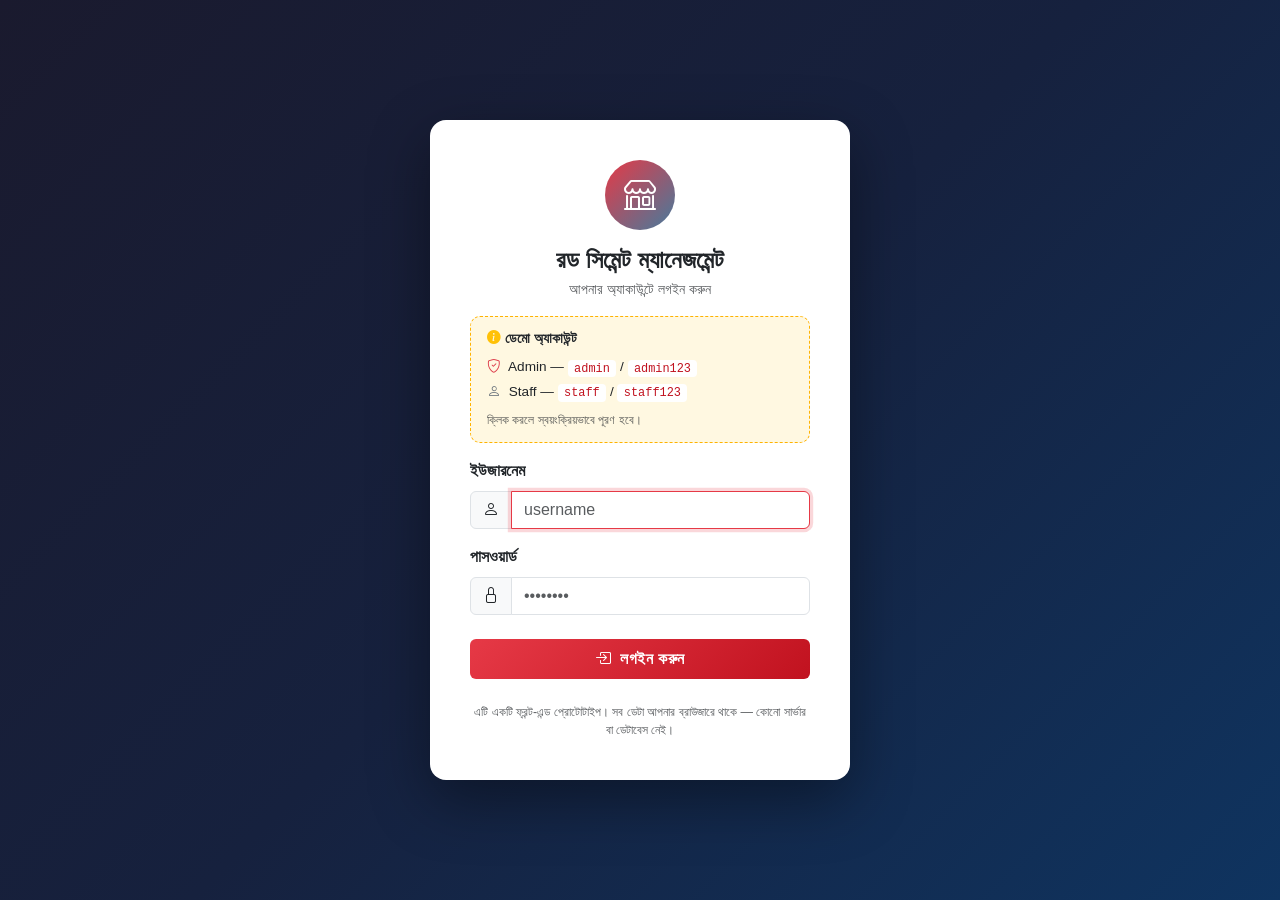
==== demo/index.html @ 427e1bb6 "Add static front-end demo for GitHub Pages (phase 1) The PHP app needs a server and MySQL, so the in" ====
<!DOCTYPE html>
<html lang="bn">
<head>
    <meta charset="UTF-8">
    <meta name="viewport" content="width=device-width, initial-scale=1">
    <title>Login — রড সিমেন্ট ম্যানেজমেন্ট</title>
    <meta name="description" content="Rod &amp; Cement Shop Management System — front-end demo. No server, no database.">
    <link rel="icon" href="favicon.svg" type="image/svg+xml">
    <link href="https://cdn.jsdelivr.net/npm/bootstrap@5.3.3/dist/css/bootstrap.min.css" rel="stylesheet">
    <link href="https://cdn.jsdelivr.net/npm/bootstrap-icons@1.11.3/font/bootstrap-icons.css" rel="stylesheet">
    <style>
        body {
            background: linear-gradient(135deg, #1a1a2e 0%, #16213e 50%, #0f3460 100%);
            min-height: 100vh;
            display: flex;
            align-items: center;
            justify-content: center;
            font-family: 'Segoe UI', sans-serif;
            padding: 1rem;
        }
        .login-card {
            background: #fff;
            border-radius: 16px;
            box-shadow: 0 20px 60px rgba(0,0,0,0.4);
            padding: 2.5rem;
            width: 100%;
            max-width: 420px;
        }
        .brand-icon {
            width: 70px;
            height: 70px;
            background: linear-gradient(135deg, #e63946, #457b9d);
            border-radius: 50%;
            display: flex;
            align-items: center;
            justify-content: center;
            margin: 0 auto 1rem;
            font-size: 2rem;
            color: #fff;
        }
        .btn-login {
            background: linear-gradient(135deg, #e63946, #c1121f);
            border: none;
            color: #fff;
            font-weight: 600;
            letter-spacing: .5px;
        }
        .btn-login:hover { opacity: .9; color: #fff; }
        .form-control:focus { border-color: #e63946; box-shadow: 0 0 0 .2rem rgba(230,57,70,.2); }
        .demo-hint {
            background: #fff8e1;
            border: 1px dashed #ffb300;
            border-radius: 10px;
            padding: .75rem 1rem;
            font-size: .85rem;
        }
        .demo-hint code {
            background: #fff;
            padding: .1rem .4rem;
            border-radius: 4px;
            color: #c1121f;
        }
        .cred-btn {
            cursor: pointer;
            border: none;
            background: none;
            padding: 0;
            font: inherit;
            color: inherit;
            text-align: left;
        }
    </style>
</head>
<body>

<div class="login-card">
    <div class="brand-icon"><i class="bi bi-shop"></i></div>
    <h4 class="text-center fw-bold mb-1">রড সিমেন্ট ম্যানেজমেন্ট</h4>
    <p class="text-center text-muted small mb-3">আপনার অ্যাকাউন্টে লগইন করুন</p>

    <div class="demo-hint mb-3">
        <div class="fw-semibold mb-2">
            <i class="bi bi-info-circle-fill text-warning me-1"></i>ডেমো অ্যাকাউন্ট
        </div>
        <button class="cred-btn d-block mb-1" data-user="admin" data-pass="admin123">
            <i class="bi bi-shield-check text-danger me-1"></i>
            Admin — <code>admin</code> / <code>admin123</code>
        </button>
        <button class="cred-btn d-block" data-user="staff" data-pass="staff123">
            <i class="bi bi-person text-secondary me-1"></i>
            Staff — <code>staff</code> / <code>staff123</code>
        </button>
        <div class="text-muted mt-2" style="font-size:.78rem">
            ক্লিক করলে স্বয়ংক্রিয়ভাবে পূরণ হবে।
        </div>
    </div>

    <div id="loginError" class="alert alert-danger py-2 d-none">
        <i class="bi bi-exclamation-triangle-fill me-1"></i><span></span>
    </div>

    <form id="loginForm" novalidate>
        <div class="mb-3">
            <label class="form-label fw-semibold">ইউজারনেম</label>
            <div class="input-group">
                <span class="input-group-text"><i class="bi bi-person"></i></span>
                <input type="text" id="username" class="form-control"
                       placeholder="username" required autofocus autocomplete="username">
            </div>
        </div>
        <div class="mb-4">
            <label class="form-label fw-semibold">পাসওয়ার্ড</label>
            <div class="input-group">
                <span class="input-group-text"><i class="bi bi-lock"></i></span>
                <input type="password" id="password" class="form-control"
                       placeholder="••••••••" required autocomplete="current-password">
            </div>
        </div>
        <button type="submit" class="btn btn-login w-100 py-2">
            <i class="bi bi-box-arrow-in-right me-1"></i> লগইন করুন
        </button>
    </form>

    <p class="text-center text-muted mt-4 mb-0" style="font-size:.78rem">
        এটি একটি ফ্রন্ট-এন্ড প্রোটোটাইপ। সব ডেটা আপনার ব্রাউজারে থাকে —
        কোনো সার্ভার বা ডেটাবেস নেই।
    </p>
</div>

<script src="https://cdn.jsdelivr.net/npm/bootstrap@5.3.3/dist/js/bootstrap.bundle.min.js"></script>
<script src="assets/js/demo/seed.js"></script>
<script src="assets/js/demo/db.js"></script>
<script src="assets/js/demo/auth.js"></script>
<script>
DemoDB.init();

if (DemoAuth.isLoggedIn()) {
    window.location.replace('dashboard.html');
}

document.querySelectorAll('.cred-btn').forEach(btn => {
    btn.addEventListener('click', () => {
        document.getElementById('username').value = btn.dataset.user;
        document.getElementById('password').value = btn.dataset.pass;
    });
});

document.getElementById('loginForm').addEventListener('submit', e => {
    e.preventDefault();

    const box  = document.getElementById('loginError');
    const user = document.getElementById('username').value;
    const pass = document.getElementById('password').value;

    if (!user.trim() || !pass) {
        return showError('ইউজারনেম ও পাসওয়ার্ড দিন।');
    }

    const res = DemoAuth.login(user, pass);
    if (res.success) {
        window.location.href = 'dashboard.html';
    } else {
        showError(res.message);
    }

    function showError(msg) {
        box.querySelector('span').textContent = msg;
        box.classList.remove('d-none');
    }
});
</script>
</body>
</html>
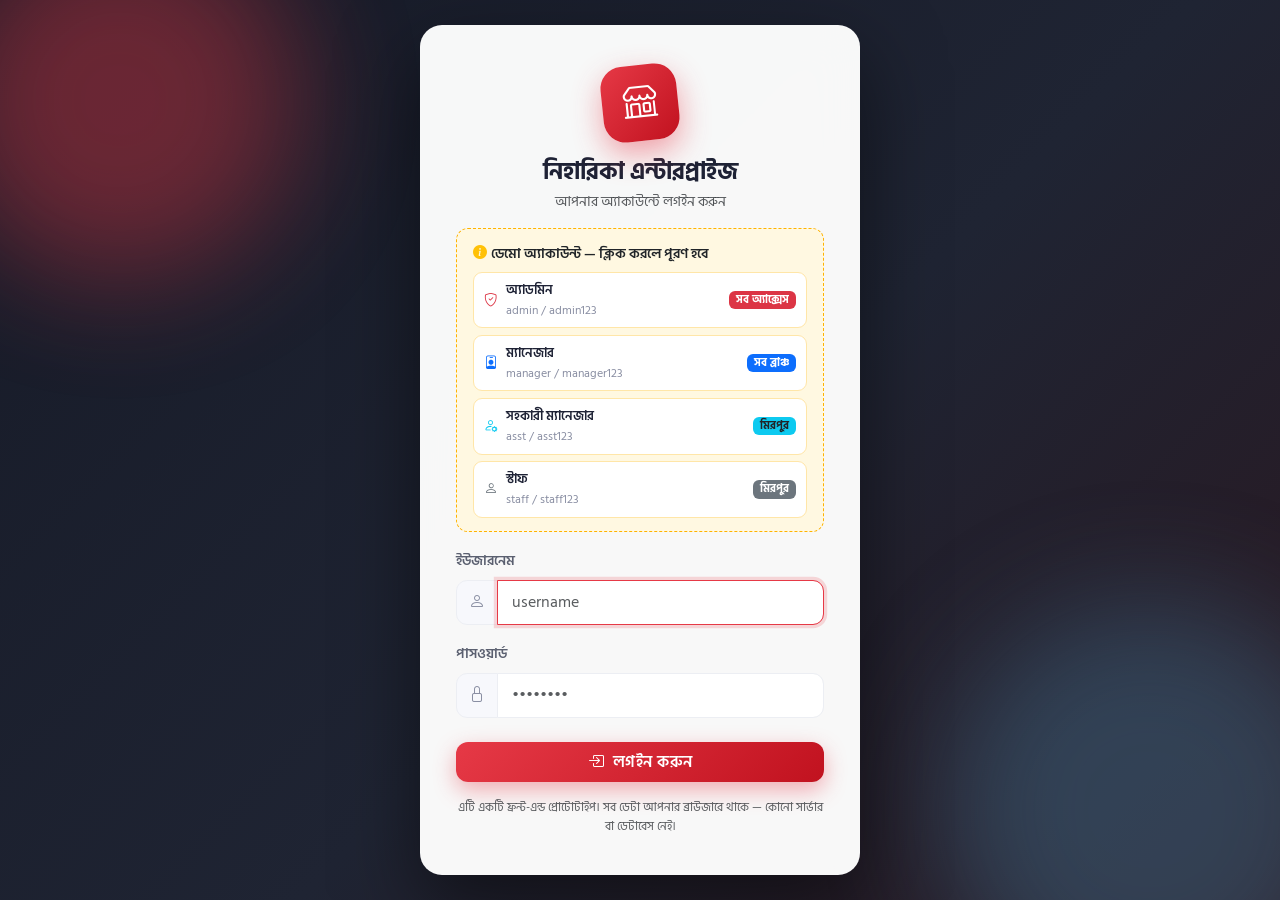
==== commit 6a154d32: "Rebuild the demo foundation against main (phase 1) Replaces the demo that was built from a May snaps" ====
--- a/demo/index.html
+++ b/demo/index.html
@@ -3,96 +3,111 @@
 <head>
     <meta charset="UTF-8">
     <meta name="viewport" content="width=device-width, initial-scale=1">
-    <title>Login — রড সিমেন্ট ম্যানেজমেন্ট</title>
-    <meta name="description" content="Rod &amp; Cement Shop Management System — front-end demo. No server, no database.">
+    <title>Login — নিহারিকা এন্টারপ্রাইজ</title>
+    <meta name="description" content="Multi-branch shop management system — front-end demo. No server, no database.">
     <link rel="icon" href="favicon.svg" type="image/svg+xml">
+    <link rel="preconnect" href="https://fonts.googleapis.com">
+    <link rel="preconnect" href="https://fonts.gstatic.com" crossorigin>
+    <link href="https://fonts.googleapis.com/css2?family=Hind+Siliguri:wght@300;400;500;600;700&display=swap" rel="stylesheet">
     <link href="https://cdn.jsdelivr.net/npm/bootstrap@5.3.3/dist/css/bootstrap.min.css" rel="stylesheet">
     <link href="https://cdn.jsdelivr.net/npm/bootstrap-icons@1.11.3/font/bootstrap-icons.css" rel="stylesheet">
     <style>
+        :root { --brand:#e63946; --brand-dark:#c1121f; }
+        * { font-family: 'Hind Siliguri','Segoe UI',sans-serif; }
         body {
-            background: linear-gradient(135deg, #1a1a2e 0%, #16213e 50%, #0f3460 100%);
+            background: linear-gradient(135deg, #161a27 0%, #1f2433 55%, #2a1820 100%);
             min-height: 100vh;
-            display: flex;
-            align-items: center;
-            justify-content: center;
-            font-family: 'Segoe UI', sans-serif;
-            padding: 1rem;
+            display: flex; align-items: center; justify-content: center;
+            position: relative; overflow-x: hidden; padding: 1.5rem 1rem;
         }
+        body::before, body::after {
+            content: ''; position: fixed; border-radius: 50%; filter: blur(60px); opacity: .4;
+            animation: float 14s ease-in-out infinite;
+        }
+        body::before { width: 360px; height: 360px; background: #e63946; top: -80px; left: -60px; }
+        body::after  { width: 420px; height: 420px; background: #457b9d; bottom: -120px; right: -80px; animation-delay: -7s; }
+        @keyframes float { 0%,100% { transform: translate(0,0) scale(1); } 50% { transform: translate(30px,-30px) scale(1.1); } }
+
         .login-card {
-            background: #fff;
-            border-radius: 16px;
-            box-shadow: 0 20px 60px rgba(0,0,0,0.4);
-            padding: 2.5rem;
-            width: 100%;
-            max-width: 420px;
+            position: relative; z-index: 1;
+            background: rgba(255,255,255,.97);
+            backdrop-filter: blur(20px);
+            border-radius: 22px;
+            box-shadow: 0 30px 80px rgba(0,0,0,0.5);
+            padding: 2.5rem 2.25rem;
+            width: 100%; max-width: 440px;
+            animation: cardIn .55s cubic-bezier(.2,.8,.2,1) both;
         }
+        @keyframes cardIn { from { opacity: 0; transform: translateY(24px) scale(.97); } to { opacity: 1; transform: none; } }
+
         .brand-icon {
-            width: 70px;
-            height: 70px;
-            background: linear-gradient(135deg, #e63946, #457b9d);
-            border-radius: 50%;
-            display: flex;
-            align-items: center;
-            justify-content: center;
-            margin: 0 auto 1rem;
-            font-size: 2rem;
-            color: #fff;
+            width: 76px; height: 76px;
+            background: linear-gradient(135deg, #e63946, #c1121f);
+            border-radius: 22px;
+            display: flex; align-items: center; justify-content: center;
+            margin: 0 auto 1.1rem; font-size: 2.1rem; color: #fff;
+            box-shadow: 0 12px 30px rgba(230,57,70,.45);
+            transform: rotate(-6deg);
         }
+        .login-card h4 { color: #1e2235; }
+        .form-label { font-weight: 600; color: #5b6070; font-size: .9rem; }
+        .form-control { border-radius: 11px; padding: .6rem .85rem; border-color: #eceef3; }
+        .form-control:focus { border-color: #e63946; box-shadow: 0 0 0 .2rem rgba(230,57,70,.18); }
+        .input-group-text { border-radius: 11px; background: #f7f8fc; border-color: #eceef3; color: #8a8fa3; }
         .btn-login {
             background: linear-gradient(135deg, #e63946, #c1121f);
-            border: none;
-            color: #fff;
-            font-weight: 600;
-            letter-spacing: .5px;
+            border: none; color: #fff; font-weight: 600; letter-spacing: .5px;
+            border-radius: 12px; box-shadow: 0 8px 22px rgba(230,57,70,.4);
+            transition: .2s;
         }
-        .btn-login:hover { opacity: .9; color: #fff; }
-        .form-control:focus { border-color: #e63946; box-shadow: 0 0 0 .2rem rgba(230,57,70,.2); }
-        .demo-hint {
-            background: #fff8e1;
-            border: 1px dashed #ffb300;
-            border-radius: 10px;
-            padding: .75rem 1rem;
-            font-size: .85rem;
+        .btn-login:hover { color: #fff; transform: translateY(-2px); box-shadow: 0 12px 30px rgba(230,57,70,.5); filter: brightness(1.05); }
+        .alert { border: none; border-radius: 11px; border-left: 4px solid #e63946; background: #fdecee; color: #a01622; }
+
+        .demo-accounts { background:#fff8e1; border:1px dashed #ffb300; border-radius:12px; padding:.85rem 1rem; }
+        .acct {
+            display:flex; align-items:center; gap:.6rem; width:100%;
+            background:#fff; border:1px solid #ffe6a8; border-radius:9px;
+            padding:.45rem .6rem; margin-bottom:.4rem; cursor:pointer;
+            font-size:.84rem; text-align:left; transition:.15s;
         }
-        .demo-hint code {
-            background: #fff;
-            padding: .1rem .4rem;
-            border-radius: 4px;
-            color: #c1121f;
-        }
-        .cred-btn {
-            cursor: pointer;
-            border: none;
-            background: none;
-            padding: 0;
-            font: inherit;
-            color: inherit;
-            text-align: left;
-        }
+        .acct:hover { border-color:#e63946; transform:translateX(2px); }
+        .acct:last-child { margin-bottom:0; }
+        .acct .who { font-weight:600; color:#1e2235; }
+        .acct .cred { color:#8a8fa3; font-size:.78rem; }
+        .acct .tag { margin-left:auto; font-size:.68rem; }
     </style>
 </head>
 <body>
 
 <div class="login-card">
     <div class="brand-icon"><i class="bi bi-shop"></i></div>
-    <h4 class="text-center fw-bold mb-1">রড সিমেন্ট ম্যানেজমেন্ট</h4>
+    <h4 class="text-center fw-bold mb-1">নিহারিকা এন্টারপ্রাইজ</h4>
     <p class="text-center text-muted small mb-3">আপনার অ্যাকাউন্টে লগইন করুন</p>
 
-    <div class="demo-hint mb-3">
-        <div class="fw-semibold mb-2">
-            <i class="bi bi-info-circle-fill text-warning me-1"></i>ডেমো অ্যাকাউন্ট
+    <div class="demo-accounts mb-3">
+        <div class="fw-semibold mb-2 small">
+            <i class="bi bi-info-circle-fill text-warning me-1"></i>ডেমো অ্যাকাউন্ট — ক্লিক করলে পূরণ হবে
         </div>
-        <button class="cred-btn d-block mb-1" data-user="admin" data-pass="admin123">
-            <i class="bi bi-shield-check text-danger me-1"></i>
-            Admin — <code>admin</code> / <code>admin123</code>
+        <button class="acct" data-user="admin" data-pass="admin123">
+            <i class="bi bi-shield-check text-danger"></i>
+            <span><span class="who">অ্যাডমিন</span><br><span class="cred">admin / admin123</span></span>
+            <span class="badge bg-danger tag">সব অ্যাক্সেস</span>
         </button>
-        <button class="cred-btn d-block" data-user="staff" data-pass="staff123">
-            <i class="bi bi-person text-secondary me-1"></i>
-            Staff — <code>staff</code> / <code>staff123</code>
+        <button class="acct" data-user="manager" data-pass="manager123">
+            <i class="bi bi-person-badge text-primary"></i>
+            <span><span class="who">ম্যানেজার</span><br><span class="cred">manager / manager123</span></span>
+            <span class="badge bg-primary tag">সব ব্রাঞ্চ</span>
         </button>
-        <div class="text-muted mt-2" style="font-size:.78rem">
-            ক্লিক করলে স্বয়ংক্রিয়ভাবে পূরণ হবে।
-        </div>
+        <button class="acct" data-user="asst" data-pass="asst123">
+            <i class="bi bi-person-gear text-info"></i>
+            <span><span class="who">সহকারী ম্যানেজার</span><br><span class="cred">asst / asst123</span></span>
+            <span class="badge bg-info text-dark tag">মিরপুর</span>
+        </button>
+        <button class="acct" data-user="staff" data-pass="staff123">
+            <i class="bi bi-person text-secondary"></i>
+            <span><span class="who">স্টাফ</span><br><span class="cred">staff / staff123</span></span>
+            <span class="badge bg-secondary tag">মিরপুর</span>
+        </button>
     </div>
 
     <div id="loginError" class="alert alert-danger py-2 d-none">
@@ -121,7 +136,7 @@
         </button>
     </form>
 
-    <p class="text-center text-muted mt-4 mb-0" style="font-size:.78rem">
+    <p class="text-center text-muted mt-3 mb-0" style="font-size:.78rem">
         এটি একটি ফ্রন্ট-এন্ড প্রোটোটাইপ। সব ডেটা আপনার ব্রাউজারে থাকে —
         কোনো সার্ভার বা ডেটাবেস নেই।
     </p>
@@ -134,11 +149,9 @@
 <script>
 DemoDB.init();
 
-if (DemoAuth.isLoggedIn()) {
-    window.location.replace('dashboard.html');
-}
+if (DemoAuth.isLoggedIn()) window.location.replace('dashboard.html');
 
-document.querySelectorAll('.cred-btn').forEach(btn => {
+document.querySelectorAll('.acct').forEach(btn => {
     btn.addEventListener('click', () => {
         document.getElementById('username').value = btn.dataset.user;
         document.getElementById('password').value = btn.dataset.pass;
@@ -152,21 +165,16 @@
     const user = document.getElementById('username').value;
     const pass = document.getElementById('password').value;
 
-    if (!user.trim() || !pass) {
-        return showError('ইউজারনেম ও পাসওয়ার্ড দিন।');
-    }
+    const showError = msg => {
+        box.querySelector('span').textContent = msg;
+        box.classList.remove('d-none');
+    };
+
+    if (!user.trim() || !pass) return showError('ইউজারনেম ও পাসওয়ার্ড দিন।');
 
     const res = DemoAuth.login(user, pass);
-    if (res.success) {
-        window.location.href = 'dashboard.html';
-    } else {
-        showError(res.message);
-    }
-
-    function showError(msg) {
-        box.querySelector('span').textContent = msg;
-        box.classList.remove('d-none');
-    }
+    if (res.success) window.location.href = 'dashboard.html';
+    else showError(res.message);
 });
 </script>
 </body>
